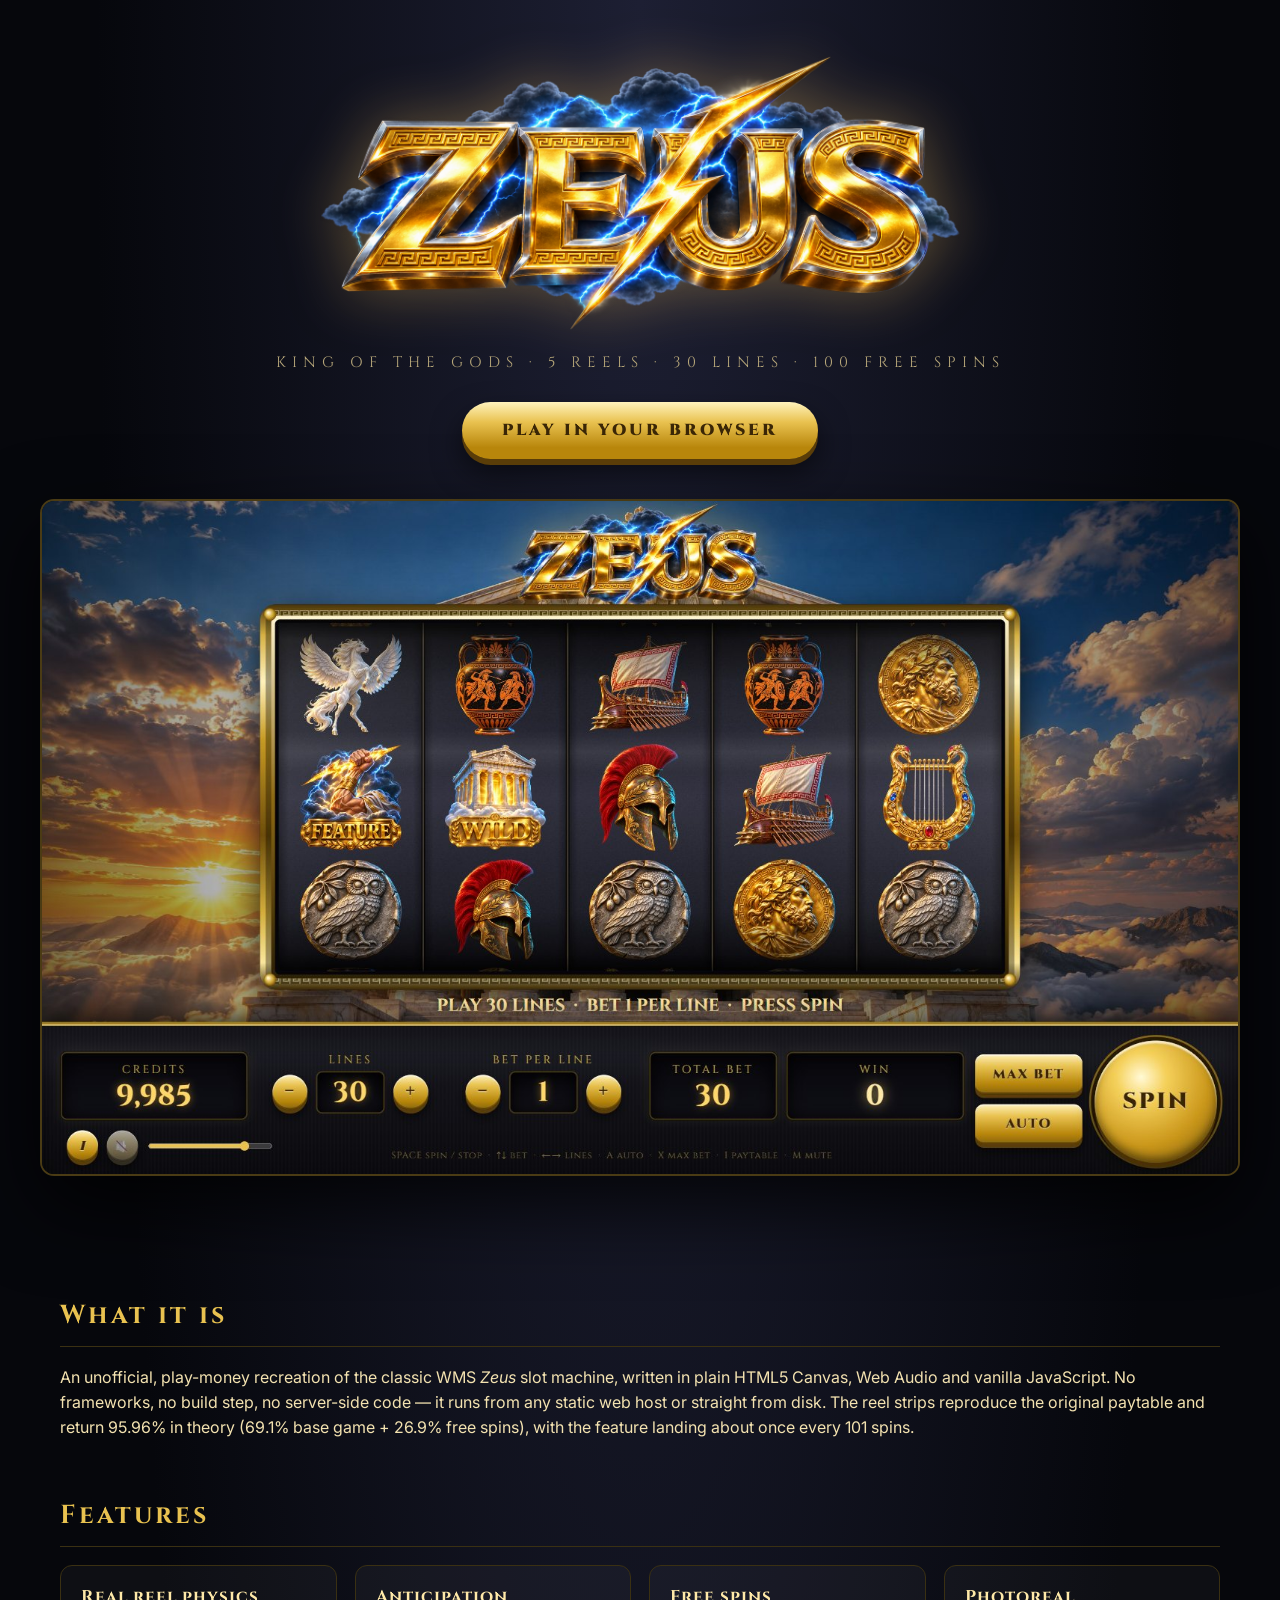
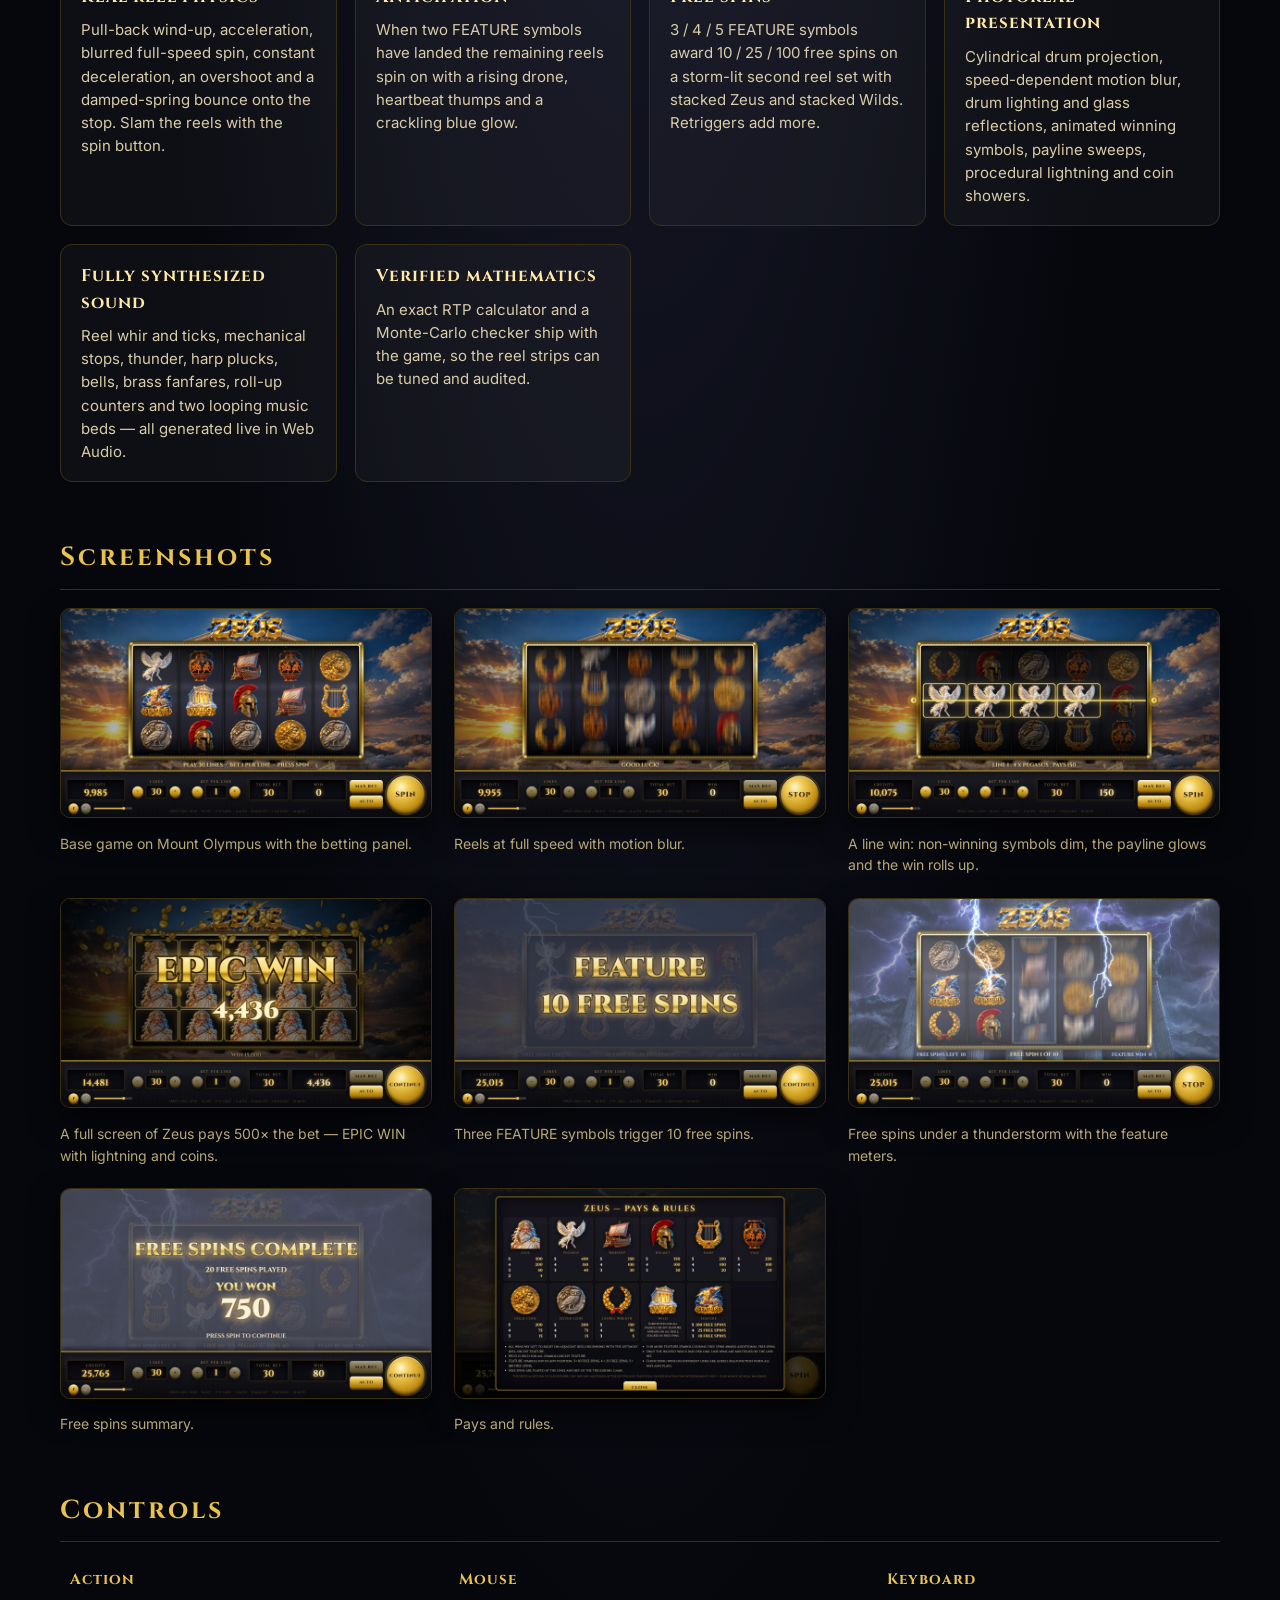
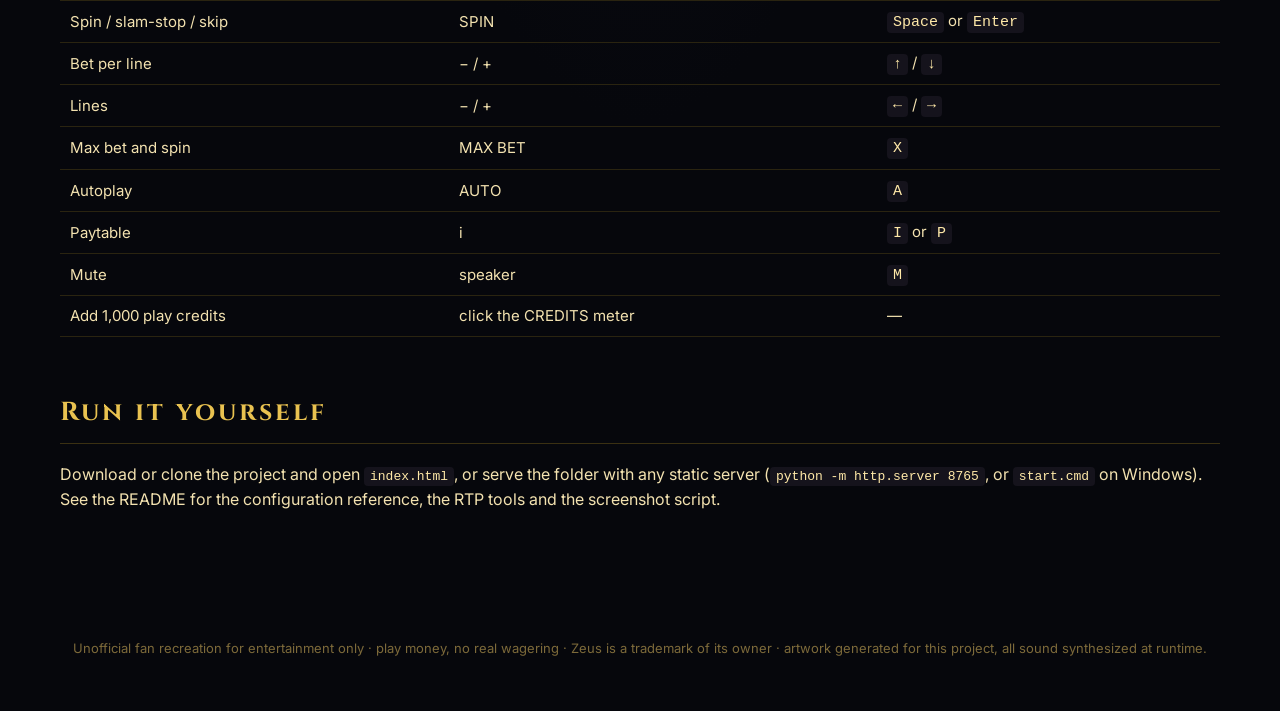
==== docs/index.html @ d9c41bc8 "Zeus slot: initial release Photoreal web recreation of the Zeus slot machine: 30 lines, free spins, " ====
<!DOCTYPE html>
<html lang="en">
<head>
<meta charset="utf-8">
<title>ZEUS &mdash; a web slot machine recreation</title>
<meta name="viewport" content="width=device-width, initial-scale=1">
<meta name="description" content="A photorealistic, physics-driven, fully sounded recreation of the classic Zeus slot machine in plain HTML5 Canvas and Web Audio.">
<meta property="og:title" content="ZEUS — web slot machine recreation">
<meta property="og:description" content="5 reels, 30 lines, 10/25/100 free spins, real reel physics and synthesized sound. Play in the browser.">
<meta property="og:image" content="screenshots/hero.jpg">
<link rel="preconnect" href="https://fonts.googleapis.com">
<link href="https://fonts.googleapis.com/css2?family=Cinzel:wght@400;700;900&family=Inter:wght@400;600&display=swap" rel="stylesheet">
<style>
  :root { --gold: #e9c250; --gold-2: #b8860b; --ink: #0a0a10; --paper: #f3e2b0; --muted: #b7a77a; }
  * { box-sizing: border-box; }
  body { margin: 0; background: radial-gradient(ellipse at 50% 0%, #1d1f33 0%, #06070c 60%); color: var(--paper); font-family: Inter, system-ui, sans-serif; line-height: 1.55; }
  a { color: var(--gold); }
  header { text-align: center; padding: 56px 20px 24px; }
  header img.logo { width: min(640px, 90vw); filter: drop-shadow(0 0 30px rgba(255,200,90,.35)); }
  header p.tag { font-family: Cinzel, serif; letter-spacing: 6px; color: var(--muted); margin: 14px 0 28px; font-size: 15px; text-transform: uppercase; }
  .cta { display: inline-block; padding: 16px 40px; border-radius: 999px; font-family: Cinzel, serif; font-weight: 900; letter-spacing: 3px; color: #3a2606; text-decoration: none;
    background: linear-gradient(180deg, #fff3bd, #e9c250 35%, #b8860b 80%); box-shadow: 0 6px 0 #5a3d08, 0 14px 30px rgba(0,0,0,.6); }
  .cta:hover { filter: brightness(1.08); }
  .hero { display: block; width: min(1200px, 94vw); margin: 40px auto 0; border-radius: 14px; border: 2px solid #4a3b14; box-shadow: 0 30px 80px rgba(0,0,0,.8); }
  main { max-width: 1200px; margin: 0 auto; padding: 40px 20px 80px; }
  h2 { font-family: Cinzel, serif; color: var(--gold); letter-spacing: 3px; font-size: 26px; margin: 56px 0 18px; border-bottom: 1px solid #3a3012; padding-bottom: 10px; }
  .grid { display: grid; grid-template-columns: repeat(auto-fit, minmax(260px, 1fr)); gap: 18px; }
  .card { background: rgba(255,255,255,.03); border: 1px solid #3a3012; border-radius: 12px; padding: 18px 20px; }
  .card h3 { margin: 0 0 8px; font-family: Cinzel, serif; color: #ffe9a8; font-size: 17px; letter-spacing: 1px; }
  .card p { margin: 0; color: #d9ccaa; font-size: 15px; }
  .shots { display: grid; grid-template-columns: repeat(auto-fit, minmax(340px, 1fr)); gap: 22px; }
  figure { margin: 0; }
  figure img { width: 100%; border-radius: 10px; border: 1px solid #3a3012; box-shadow: 0 12px 30px rgba(0,0,0,.6); }
  figcaption { font-size: 14px; color: var(--muted); margin-top: 8px; }
  table { border-collapse: collapse; width: 100%; font-size: 15px; }
  td, th { border-bottom: 1px solid #2a2410; padding: 8px 10px; text-align: left; }
  th { color: var(--gold); font-family: Cinzel, serif; letter-spacing: 1px; font-weight: 700; }
  footer { text-align: center; color: #7d6a3a; font-size: 13px; padding: 30px 20px 60px; }
  code { background: #15131c; padding: 2px 6px; border-radius: 4px; color: #ffe9a8; }
</style>
</head>
<body>
<header>
  <img class="logo" src="../assets/logo.png" alt="ZEUS">
  <p class="tag">King of the gods &middot; 5 reels &middot; 30 lines &middot; 100 free spins</p>
  <a class="cta" href="../index.html">PLAY IN YOUR BROWSER</a>
  <img class="hero" src="screenshots/hero.jpg" alt="The Zeus reels with stacked Zeus, Wild temple and the golden bezel">
</header>
<main>
  <h2>What it is</h2>
  <p>An unofficial, play-money recreation of the classic WMS <em>Zeus</em> slot machine, written in plain HTML5 Canvas,
    Web Audio and vanilla JavaScript. No frameworks, no build step, no server-side code &mdash; it runs from any static
    web host or straight from disk. The reel strips reproduce the original paytable and return 95.96% in theory
    (69.1% base game + 26.9% free spins), with the feature landing about once every 101 spins.</p>

  <h2>Features</h2>
  <div class="grid">
    <div class="card"><h3>Real reel physics</h3><p>Pull-back wind-up, acceleration, blurred full-speed spin, constant deceleration, an overshoot and a damped-spring bounce onto the stop. Slam the reels with the spin button.</p></div>
    <div class="card"><h3>Anticipation</h3><p>When two FEATURE symbols have landed the remaining reels spin on with a rising drone, heartbeat thumps and a crackling blue glow.</p></div>
    <div class="card"><h3>Free spins</h3><p>3 / 4 / 5 FEATURE symbols award 10 / 25 / 100 free spins on a storm-lit second reel set with stacked Zeus and stacked Wilds. Retriggers add more.</p></div>
    <div class="card"><h3>Photoreal presentation</h3><p>Cylindrical drum projection, speed-dependent motion blur, drum lighting and glass reflections, animated winning symbols, payline sweeps, procedural lightning and coin showers.</p></div>
    <div class="card"><h3>Fully synthesized sound</h3><p>Reel whir and ticks, mechanical stops, thunder, harp plucks, bells, brass fanfares, roll-up counters and two looping music beds &mdash; all generated live in Web Audio.</p></div>
    <div class="card"><h3>Verified mathematics</h3><p>An exact RTP calculator and a Monte-Carlo checker ship with the game, so the reel strips can be tuned and audited.</p></div>
  </div>

  <h2>Screenshots</h2>
  <div class="shots">
    <figure><img src="screenshots/base.jpg" alt="Base game"><figcaption>Base game on Mount Olympus with the betting panel.</figcaption></figure>
    <figure><img src="screenshots/spin.jpg" alt="Reels spinning"><figcaption>Reels at full speed with motion blur.</figcaption></figure>
    <figure><img src="screenshots/win.jpg" alt="Line win"><figcaption>A line win: non-winning symbols dim, the payline glows and the win rolls up.</figcaption></figure>
    <figure><img src="screenshots/bigwin.jpg" alt="Epic win"><figcaption>A full screen of Zeus pays 500&times; the bet &mdash; EPIC WIN with lightning and coins.</figcaption></figure>
    <figure><img src="screenshots/feature.jpg" alt="Feature triggered"><figcaption>Three FEATURE symbols trigger 10 free spins.</figcaption></figure>
    <figure><img src="screenshots/freespins.jpg" alt="Free spins"><figcaption>Free spins under a thunderstorm with the feature meters.</figcaption></figure>
    <figure><img src="screenshots/summary.jpg" alt="Free spins complete"><figcaption>Free spins summary.</figcaption></figure>
    <figure><img src="screenshots/paytable.jpg" alt="Paytable"><figcaption>Pays and rules.</figcaption></figure>
  </div>

  <h2>Controls</h2>
  <table>
    <tr><th>Action</th><th>Mouse</th><th>Keyboard</th></tr>
    <tr><td>Spin / slam-stop / skip</td><td>SPIN</td><td><code>Space</code> or <code>Enter</code></td></tr>
    <tr><td>Bet per line</td><td>&minus; / +</td><td><code>&uarr;</code> / <code>&darr;</code></td></tr>
    <tr><td>Lines</td><td>&minus; / +</td><td><code>&larr;</code> / <code>&rarr;</code></td></tr>
    <tr><td>Max bet and spin</td><td>MAX BET</td><td><code>X</code></td></tr>
    <tr><td>Autoplay</td><td>AUTO</td><td><code>A</code></td></tr>
    <tr><td>Paytable</td><td>i</td><td><code>I</code> or <code>P</code></td></tr>
    <tr><td>Mute</td><td>speaker</td><td><code>M</code></td></tr>
    <tr><td>Add 1,000 play credits</td><td>click the CREDITS meter</td><td>&mdash;</td></tr>
  </table>

  <h2>Run it yourself</h2>
  <p>Download or clone the project and open <code>index.html</code>, or serve the folder with any static server
    (<code>python -m http.server 8765</code>, or <code>start.cmd</code> on Windows). See the README for the
    configuration reference, the RTP tools and the screenshot script.</p>
</main>
<footer>Unofficial fan recreation for entertainment only &middot; play money, no real wagering &middot; Zeus is a trademark of its owner &middot; artwork generated for this project, all sound synthesized at runtime.</footer>
</body>
</html>
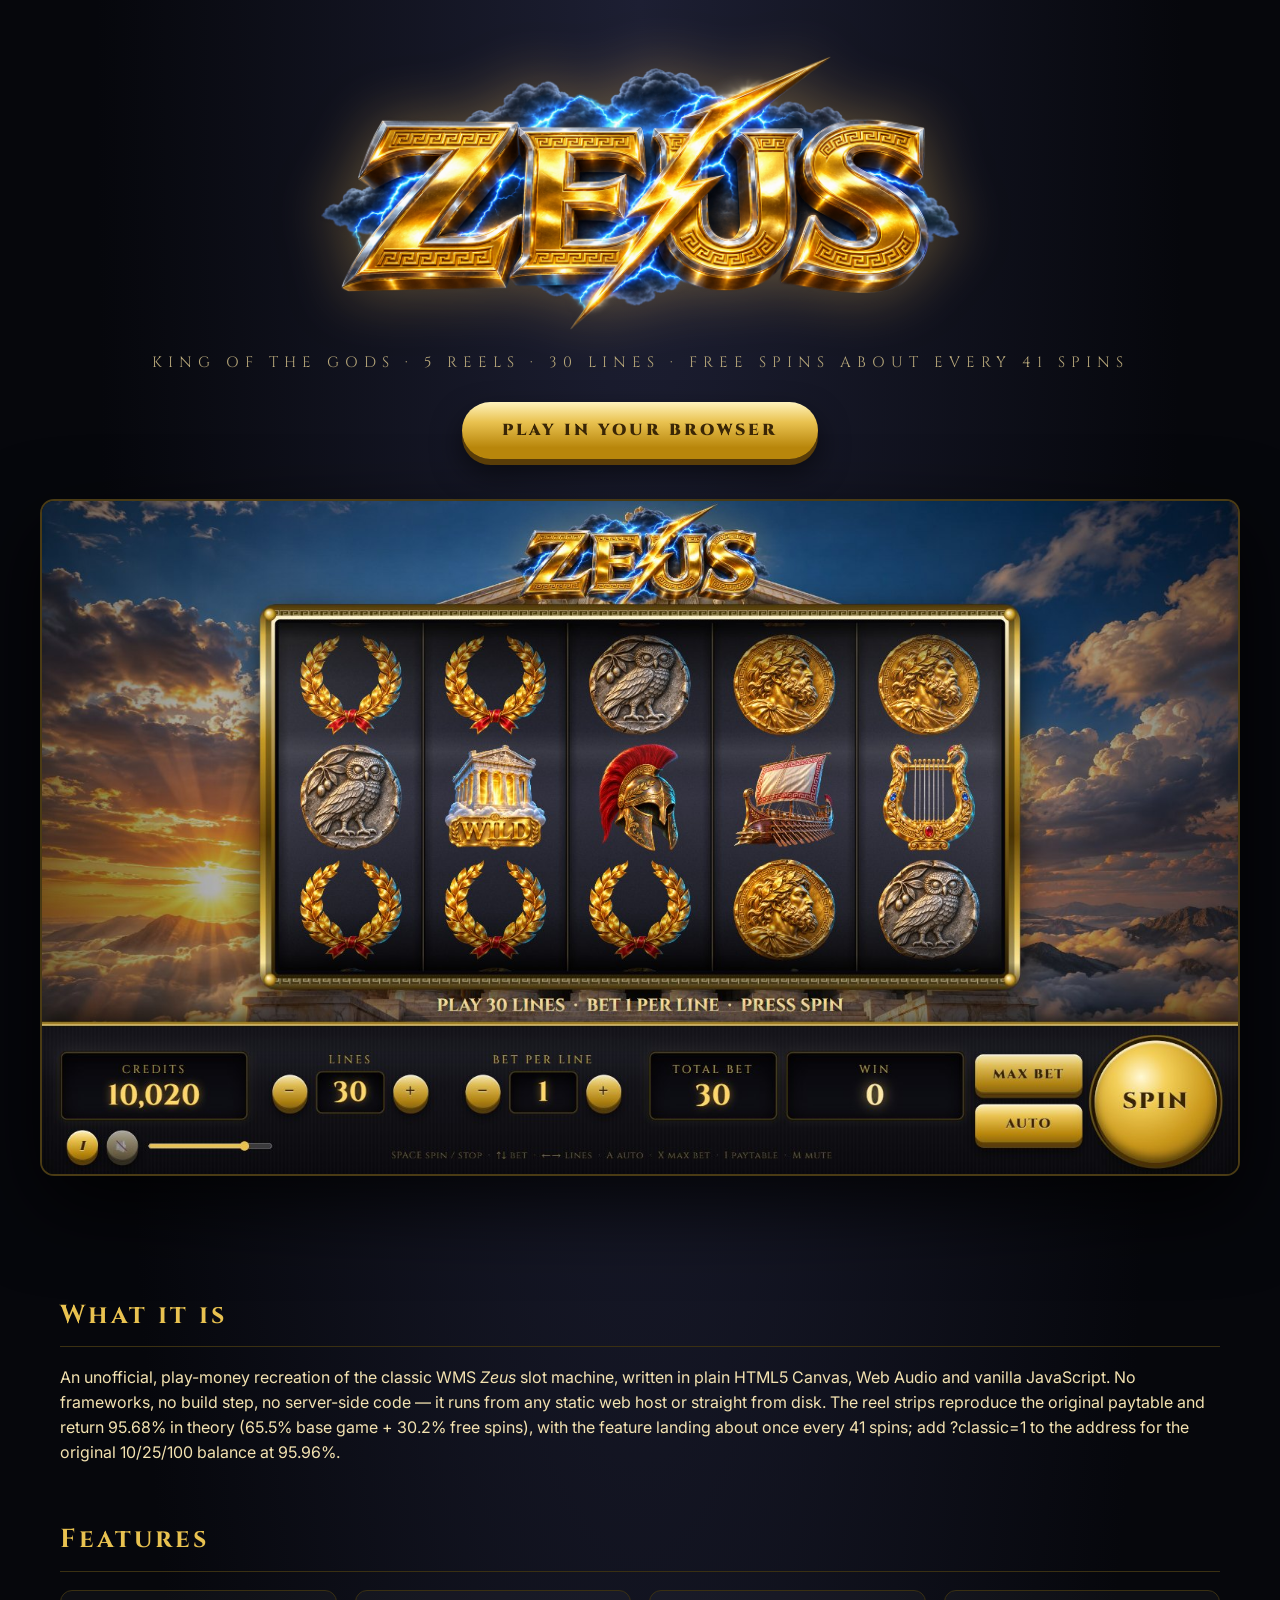
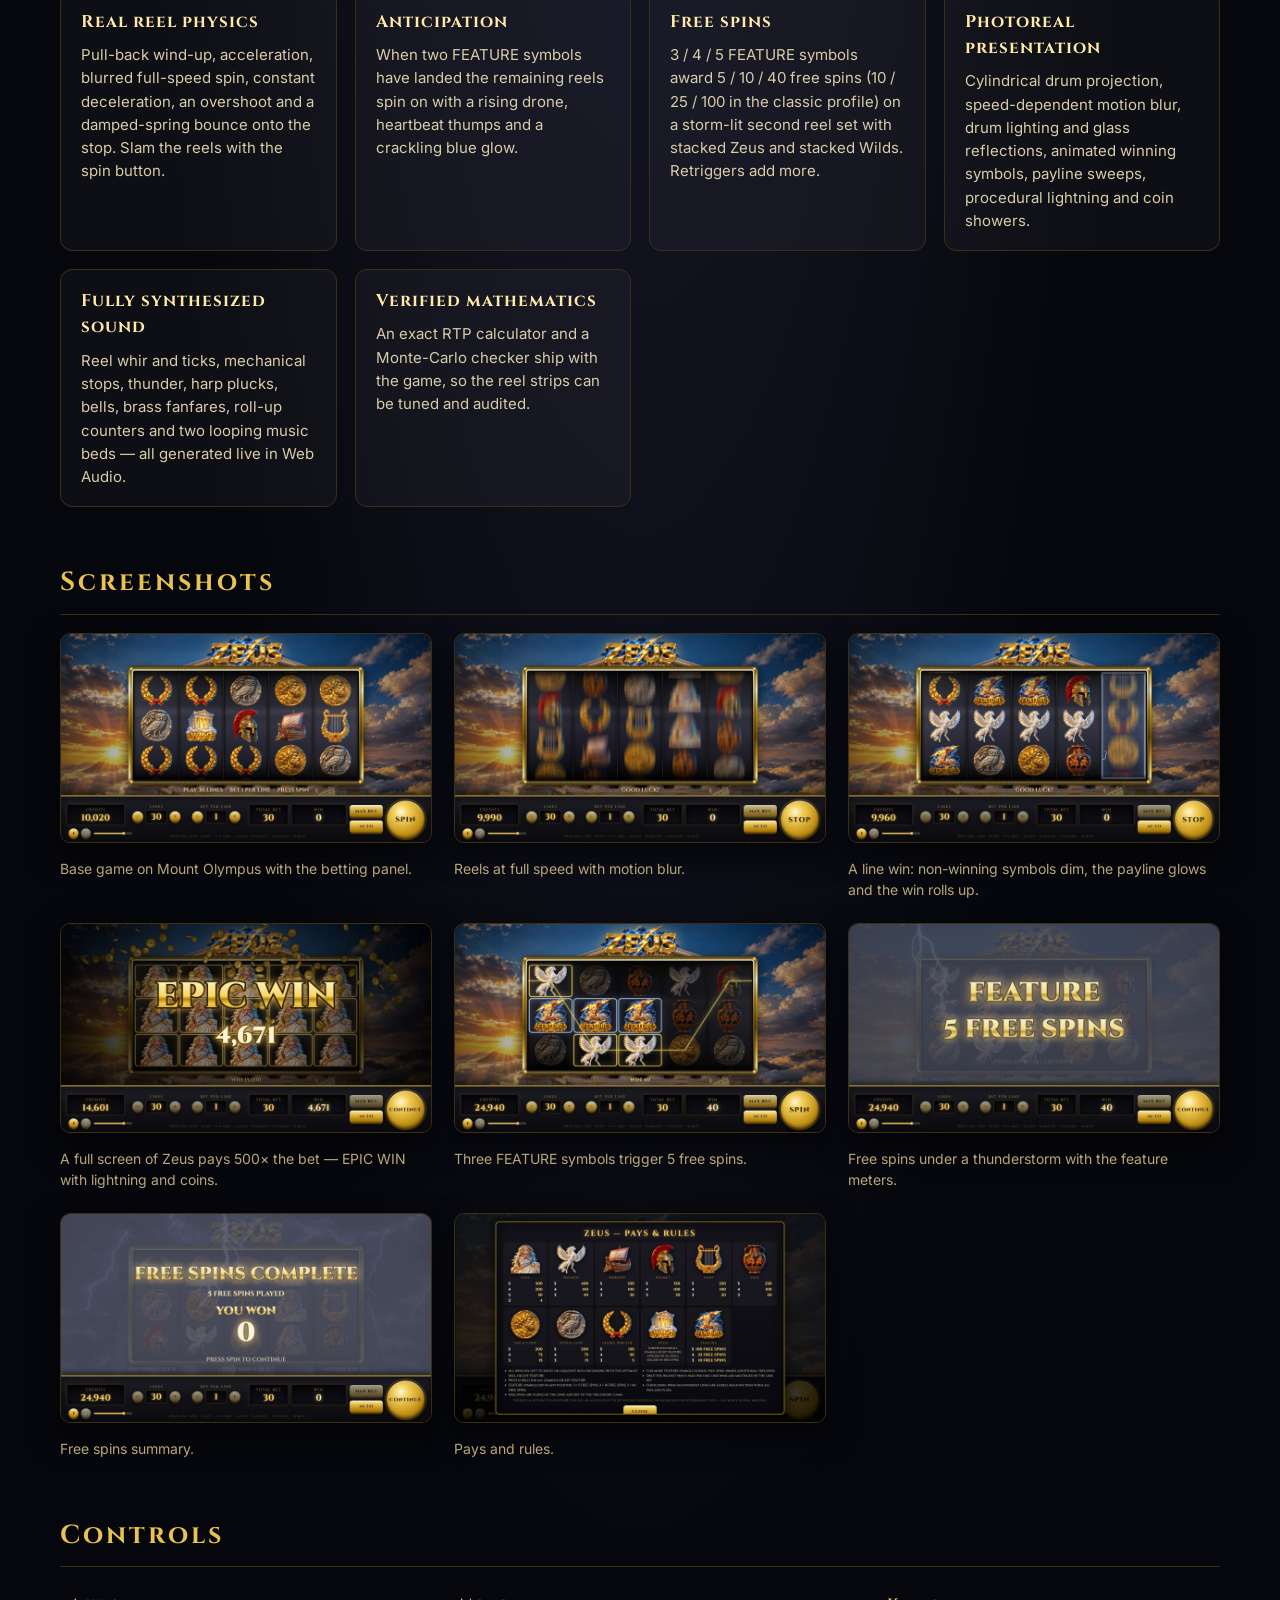
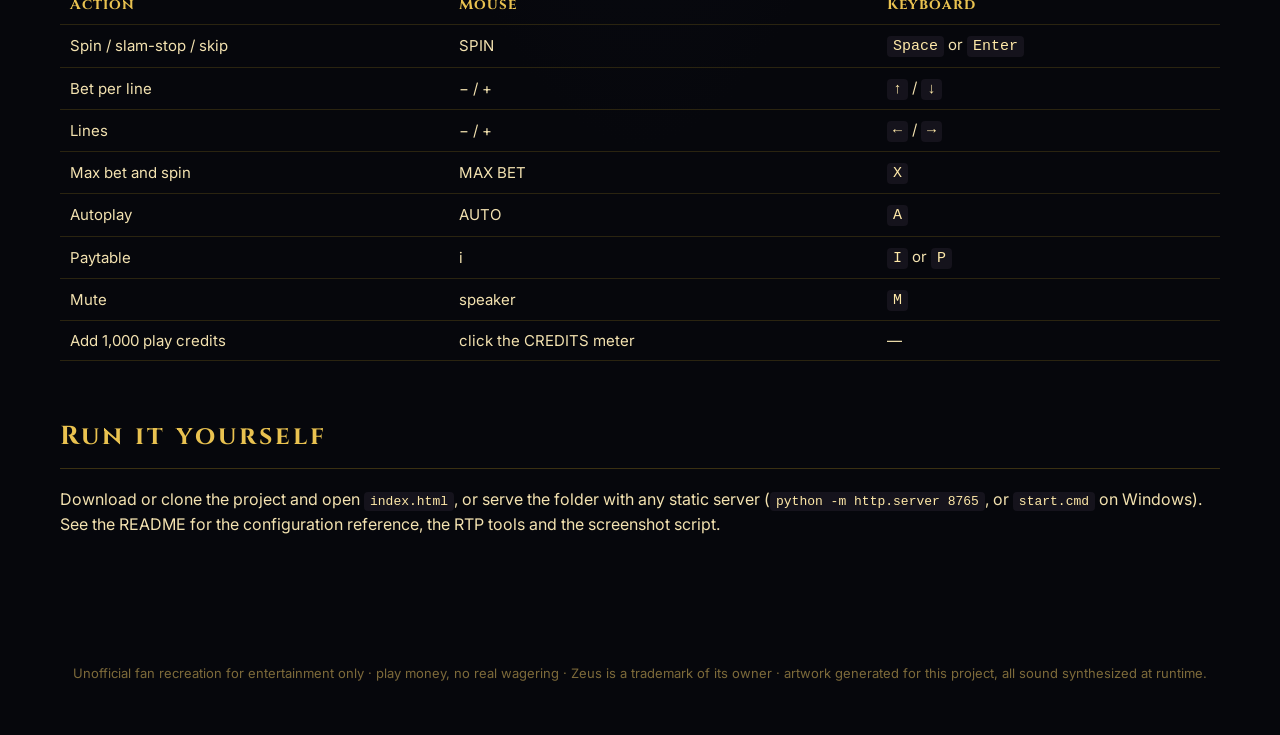
==== commit 0d069b8f: "Arcade maths profile: the feature about 1 in 41 spins The default arcade profile adds a FEATURE symb" ====
--- a/docs/index.html
+++ b/docs/index.html
@@ -6,7 +6,7 @@
 <meta name="viewport" content="width=device-width, initial-scale=1">
 <meta name="description" content="A photorealistic, physics-driven, fully sounded recreation of the classic Zeus slot machine in plain HTML5 Canvas and Web Audio.">
 <meta property="og:title" content="ZEUS — web slot machine recreation">
-<meta property="og:description" content="5 reels, 30 lines, 10/25/100 free spins, real reel physics and synthesized sound. Play in the browser.">
+<meta property="og:description" content="5 reels, 30 lines, 5/10/40 free spins, real reel physics and synthesized sound. Play in the browser.">
 <meta property="og:image" content="screenshots/hero.jpg">
 <link rel="preconnect" href="https://fonts.googleapis.com">
 <link href="https://fonts.googleapis.com/css2?family=Cinzel:wght@400;700;900&family=Inter:wght@400;600&display=swap" rel="stylesheet">
@@ -42,7 +42,7 @@
 <body>
 <header>
   <img class="logo" src="../assets/logo.png" alt="ZEUS">
-  <p class="tag">King of the gods &middot; 5 reels &middot; 30 lines &middot; 100 free spins</p>
+  <p class="tag">King of the gods &middot; 5 reels &middot; 30 lines &middot; free spins about every 41 spins</p>
   <a class="cta" href="../index.html">PLAY IN YOUR BROWSER</a>
   <img class="hero" src="screenshots/hero.jpg" alt="The Zeus reels with stacked Zeus, Wild temple and the golden bezel">
 </header>
@@ -50,14 +50,14 @@
   <h2>What it is</h2>
   <p>An unofficial, play-money recreation of the classic WMS <em>Zeus</em> slot machine, written in plain HTML5 Canvas,
     Web Audio and vanilla JavaScript. No frameworks, no build step, no server-side code &mdash; it runs from any static
-    web host or straight from disk. The reel strips reproduce the original paytable and return 95.96% in theory
-    (69.1% base game + 26.9% free spins), with the feature landing about once every 101 spins.</p>
+    web host or straight from disk. The reel strips reproduce the original paytable and return 95.68% in theory
+    (65.5% base game + 30.2% free spins), with the feature landing about once every 41 spins; add ?classic=1 to the address for the original 10/25/100 balance at 95.96%.</p>
 
   <h2>Features</h2>
   <div class="grid">
     <div class="card"><h3>Real reel physics</h3><p>Pull-back wind-up, acceleration, blurred full-speed spin, constant deceleration, an overshoot and a damped-spring bounce onto the stop. Slam the reels with the spin button.</p></div>
     <div class="card"><h3>Anticipation</h3><p>When two FEATURE symbols have landed the remaining reels spin on with a rising drone, heartbeat thumps and a crackling blue glow.</p></div>
-    <div class="card"><h3>Free spins</h3><p>3 / 4 / 5 FEATURE symbols award 10 / 25 / 100 free spins on a storm-lit second reel set with stacked Zeus and stacked Wilds. Retriggers add more.</p></div>
+    <div class="card"><h3>Free spins</h3><p>3 / 4 / 5 FEATURE symbols award 5 / 10 / 40 free spins (10 / 25 / 100 in the classic profile) on a storm-lit second reel set with stacked Zeus and stacked Wilds. Retriggers add more.</p></div>
     <div class="card"><h3>Photoreal presentation</h3><p>Cylindrical drum projection, speed-dependent motion blur, drum lighting and glass reflections, animated winning symbols, payline sweeps, procedural lightning and coin showers.</p></div>
     <div class="card"><h3>Fully synthesized sound</h3><p>Reel whir and ticks, mechanical stops, thunder, harp plucks, bells, brass fanfares, roll-up counters and two looping music beds &mdash; all generated live in Web Audio.</p></div>
     <div class="card"><h3>Verified mathematics</h3><p>An exact RTP calculator and a Monte-Carlo checker ship with the game, so the reel strips can be tuned and audited.</p></div>
@@ -69,7 +69,7 @@
     <figure><img src="screenshots/spin.jpg" alt="Reels spinning"><figcaption>Reels at full speed with motion blur.</figcaption></figure>
     <figure><img src="screenshots/win.jpg" alt="Line win"><figcaption>A line win: non-winning symbols dim, the payline glows and the win rolls up.</figcaption></figure>
     <figure><img src="screenshots/bigwin.jpg" alt="Epic win"><figcaption>A full screen of Zeus pays 500&times; the bet &mdash; EPIC WIN with lightning and coins.</figcaption></figure>
-    <figure><img src="screenshots/feature.jpg" alt="Feature triggered"><figcaption>Three FEATURE symbols trigger 10 free spins.</figcaption></figure>
+    <figure><img src="screenshots/feature.jpg" alt="Feature triggered"><figcaption>Three FEATURE symbols trigger 5 free spins.</figcaption></figure>
     <figure><img src="screenshots/freespins.jpg" alt="Free spins"><figcaption>Free spins under a thunderstorm with the feature meters.</figcaption></figure>
     <figure><img src="screenshots/summary.jpg" alt="Free spins complete"><figcaption>Free spins summary.</figcaption></figure>
     <figure><img src="screenshots/paytable.jpg" alt="Paytable"><figcaption>Pays and rules.</figcaption></figure>
